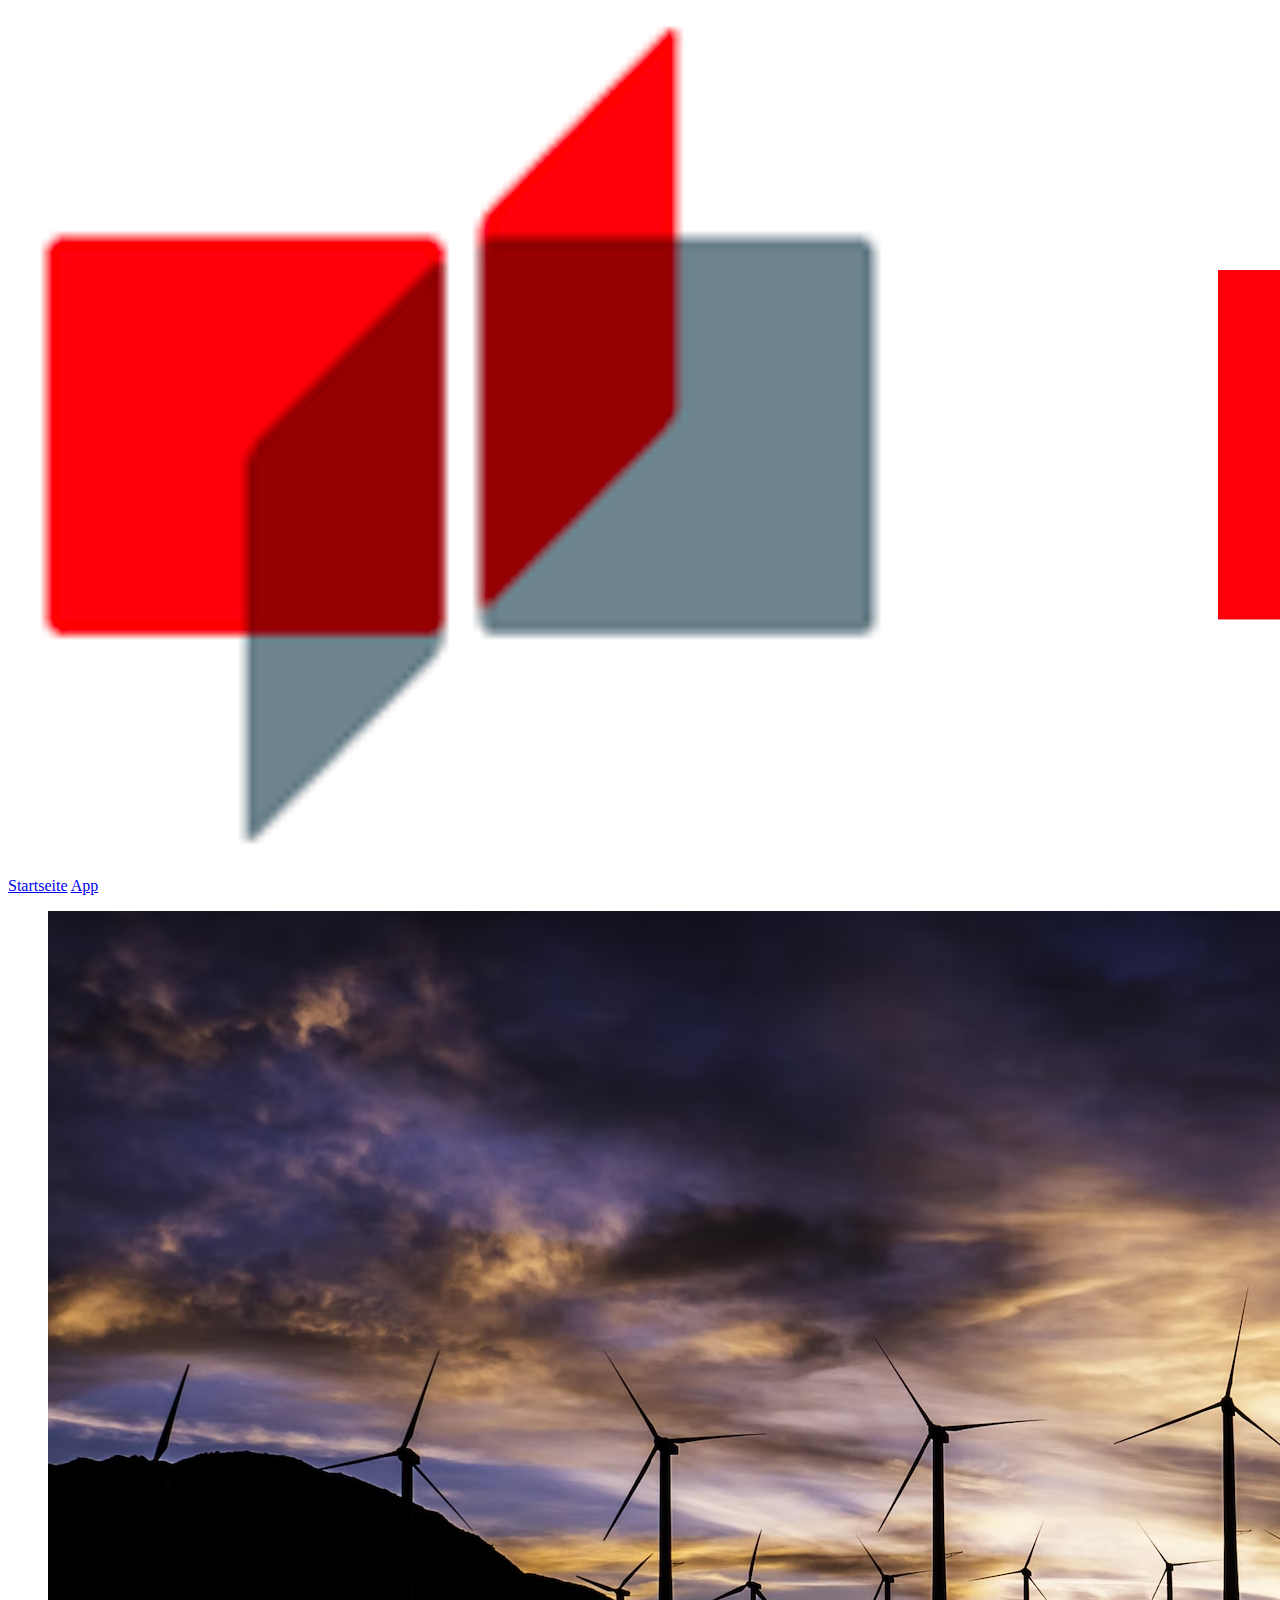
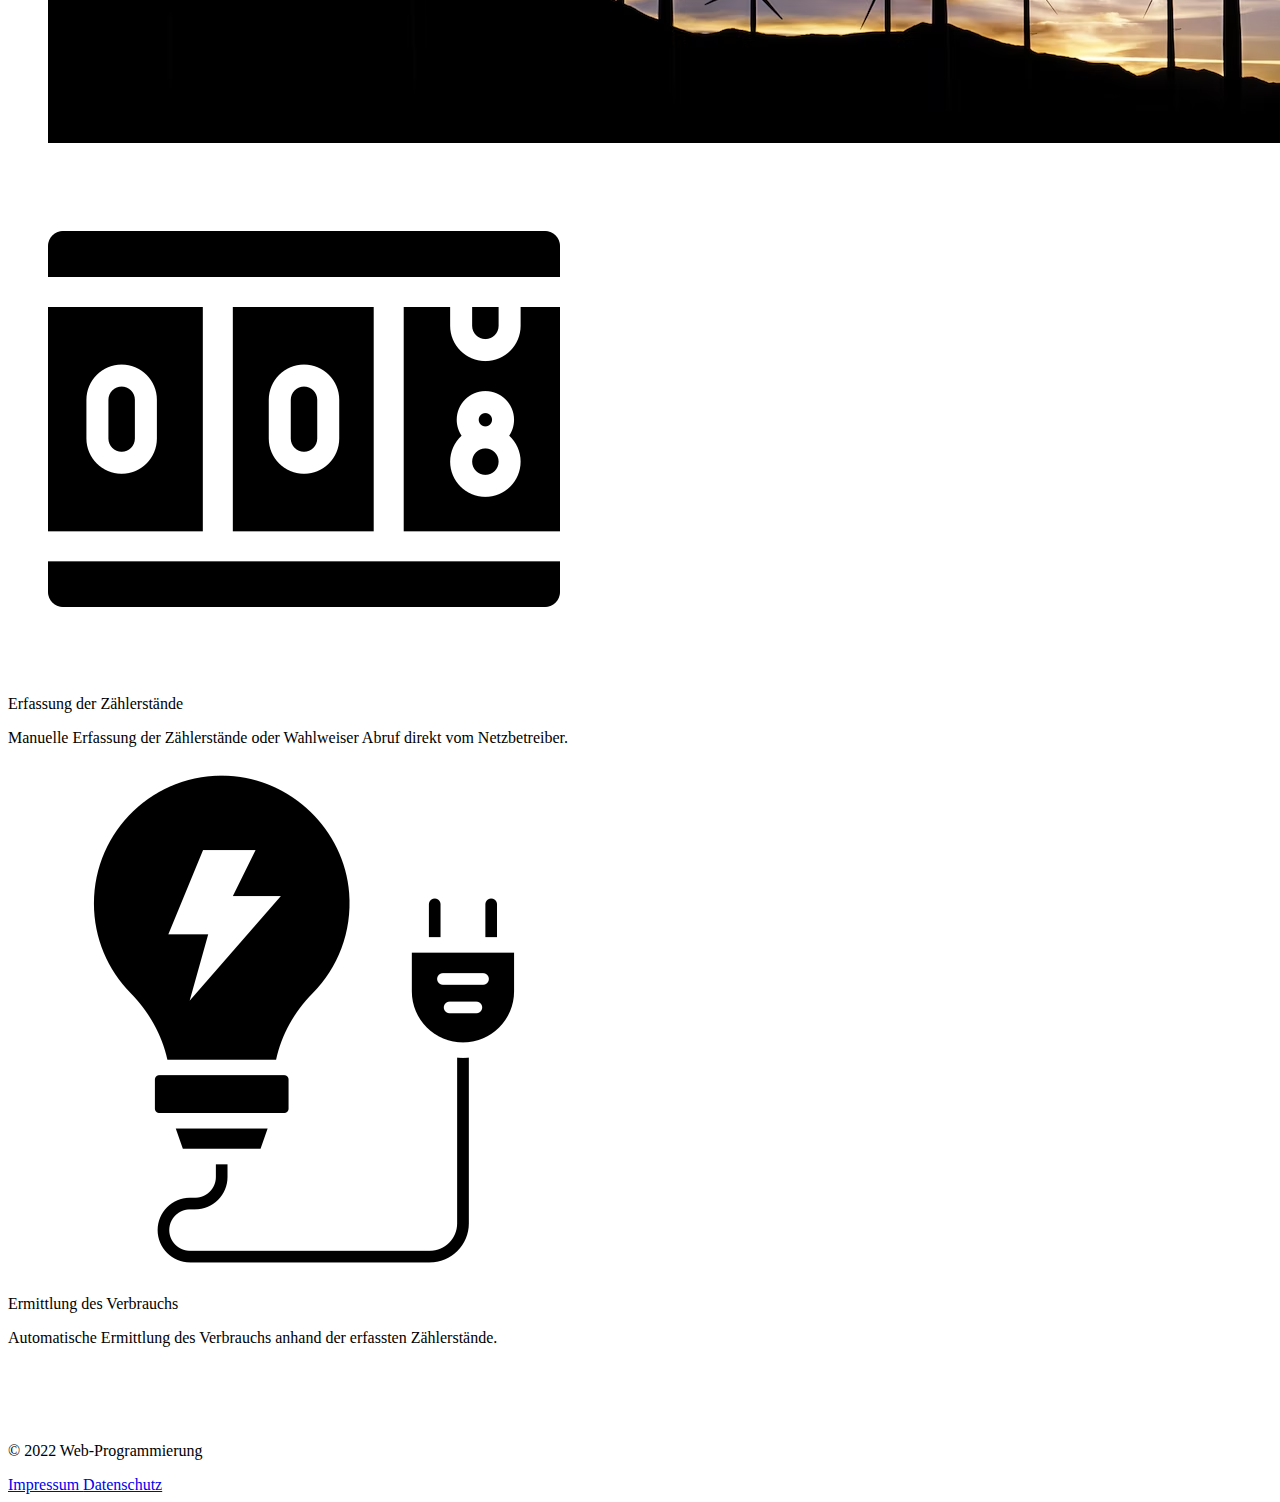
==== index.html @ dc1be1ad "Initial commit" ====
<!Doctype html>
<html lang= "de">
<head>
  <title> DHBW POWERTRACK </title>
  <link rel="stylesheet" href="css/style.css"/>
</head>

<body>
<header>
  <a href= "index.html">
    <img src="img/powertrack_logo.png">
  </a>
  <nav>
    <a href="index.html">Startseite</a>
    <a href="verwaltung.html">App</a>
  </nav>
</header>


<main>
  <figure>
    <img src="img/banner.png"/>
  </figure>
<div>

  <div class="counter">
    <figure class="counter-img">
      <img src="img/counter_dark.png"/>
    </figure>
    <p class="counter-title">
      Erfassung der Z&auml;hlerst&auml;nde 
    </p>
    <p class="counter-text">
       Manuelle Erfassung der Z&auml;hlerst&auml;nde oder Wahlweiser Abruf direkt vom Netzbetreiber. 
    </p>
  </div>

  <div class="consumption">
    <figure class="consumption-img">
      <img src="img/energy-consumption_dark.png"/>
    </figure>
    <p class="consumption-title">
      Ermittlung des Verbrauchs
    </p>
    <p class="consumption-text">
      Automatische Ermittlung des Verbrauchs anhand der erfassten Z&auml;hlerst&auml;nde.  
    </p>
</main>


<footer class="footer">

  <div class="footer-img">
    <a href="https://www.dhbw-vs.de">
      <img src="img/dhbw_logo.png"/>
    </a>
  </div>
  
  <div class="footer-copy">
    <p>
      &copy; 2022 Web-Programmierung
    </p>
  </div>

  <div class="footer-links">
    <a href= "impressum.html"> Impressum </a>
    <a href= "datenschutz.html"> Datenschutz </a>

  </div>

</footer>
</body>
</html>
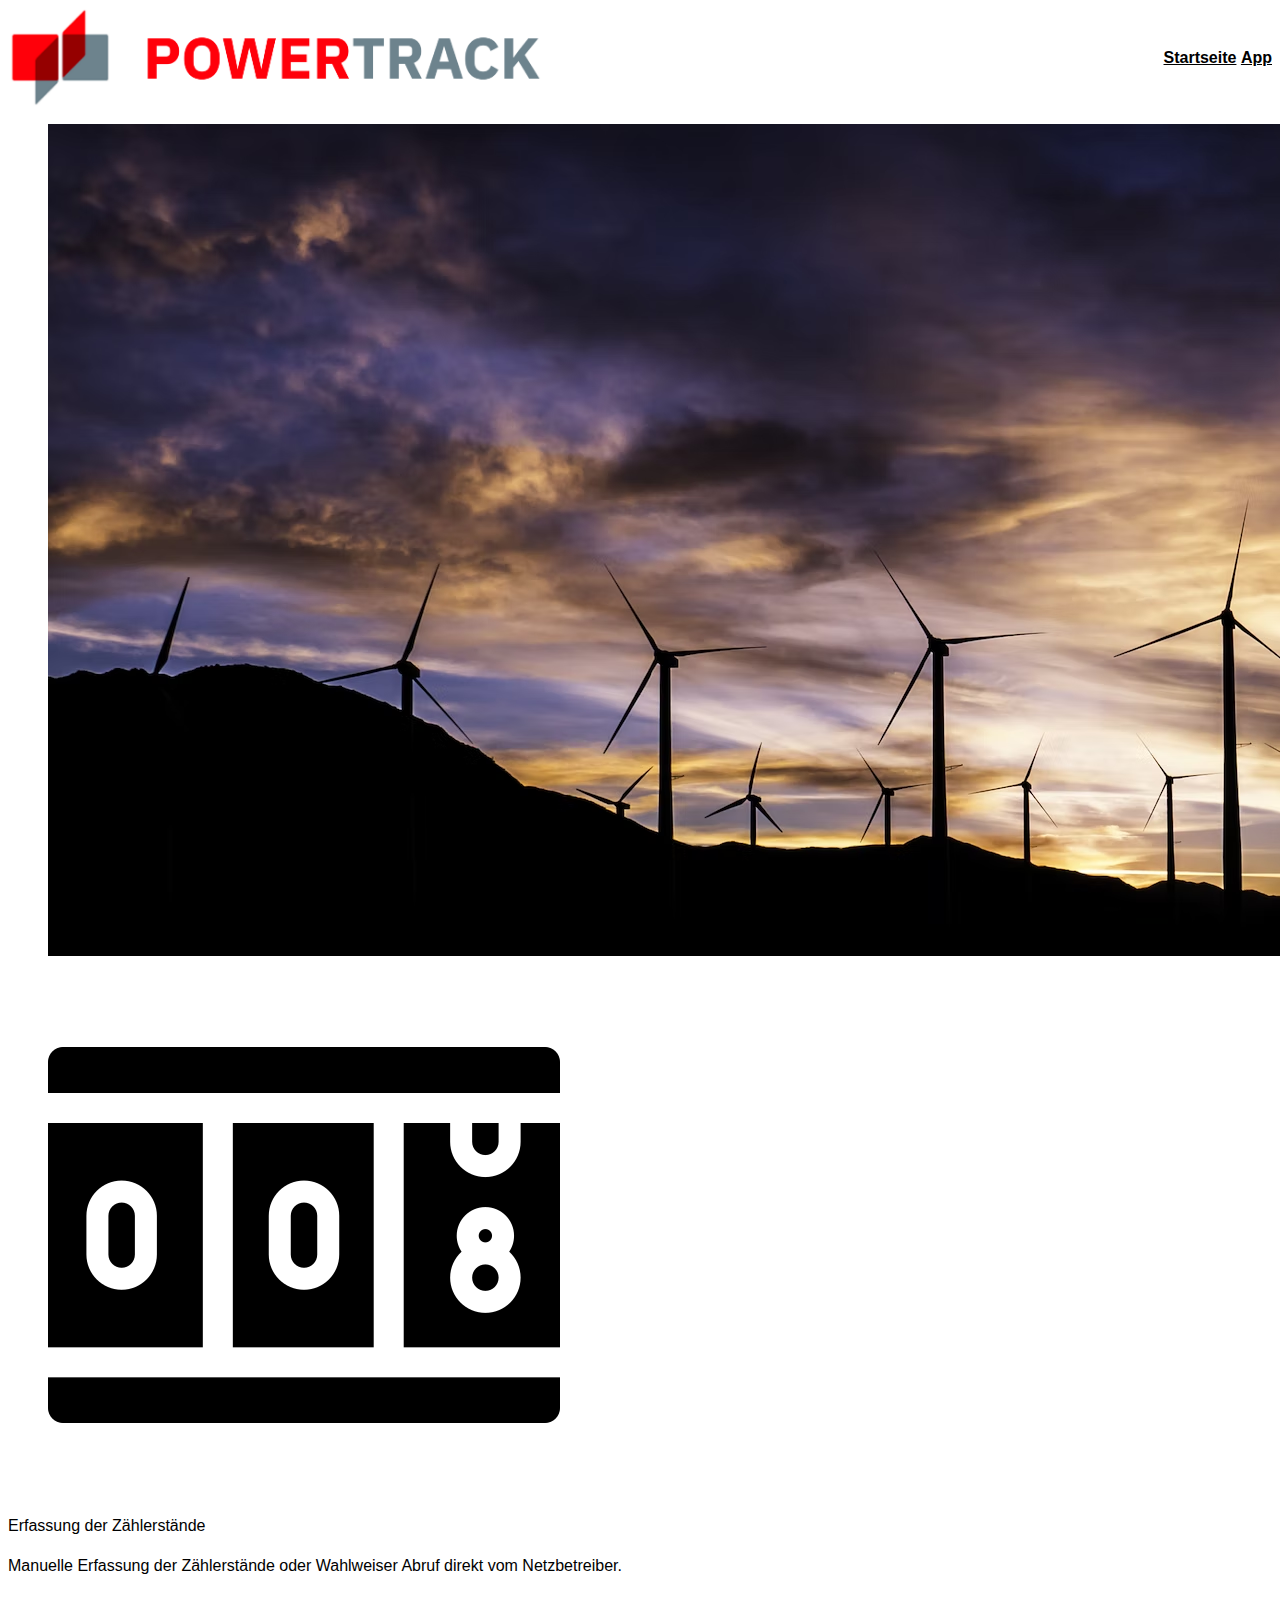
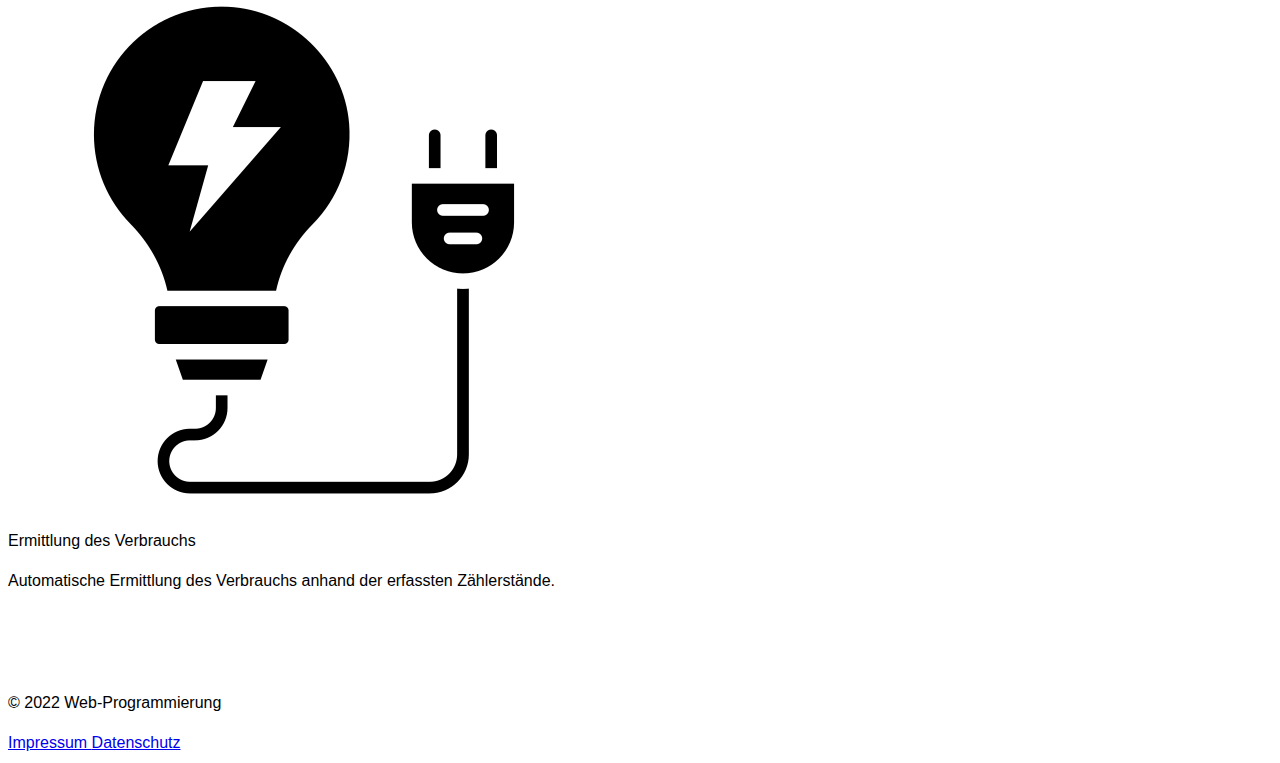
==== commit 5144c6f3: "2 files modified" ====
--- a/index.html
+++ b/index.html
@@ -2,7 +2,7 @@
 <html lang= "de">
 <head>
   <title> DHBW POWERTRACK </title>
-  <link rel="stylesheet" href="css/style.css"/>
+  <link rel="stylesheet" href="css/common.css"/>
 </head>
 
 <body>
--- a/css/common.css
+++ b/css/common.css
@@ -0,0 +1,39 @@
+*{
+  font-family: Helvetica, sans-serif;
+  font-size: 12pt;
+  line-height: 150%;
+}
+
+.fixed-width{
+  width: 1000px;
+  margin: auto;
+}
+
+body{
+  display: flex;
+  flex-direction: column;
+}
+
+header{
+  height: 100px;
+  display: flex;
+}
+
+header a, header img{
+  height: inherit;
+}
+
+header nav{
+  flex-grow: 1;
+  text-align: right;
+  margin: auto;
+}
+
+header nav a:visited, header nav a:link, header nav a:hover{
+  color: black;
+  font-weight: bold;
+}
+
+header nav a:hover{
+  text-decoration: underline;
+}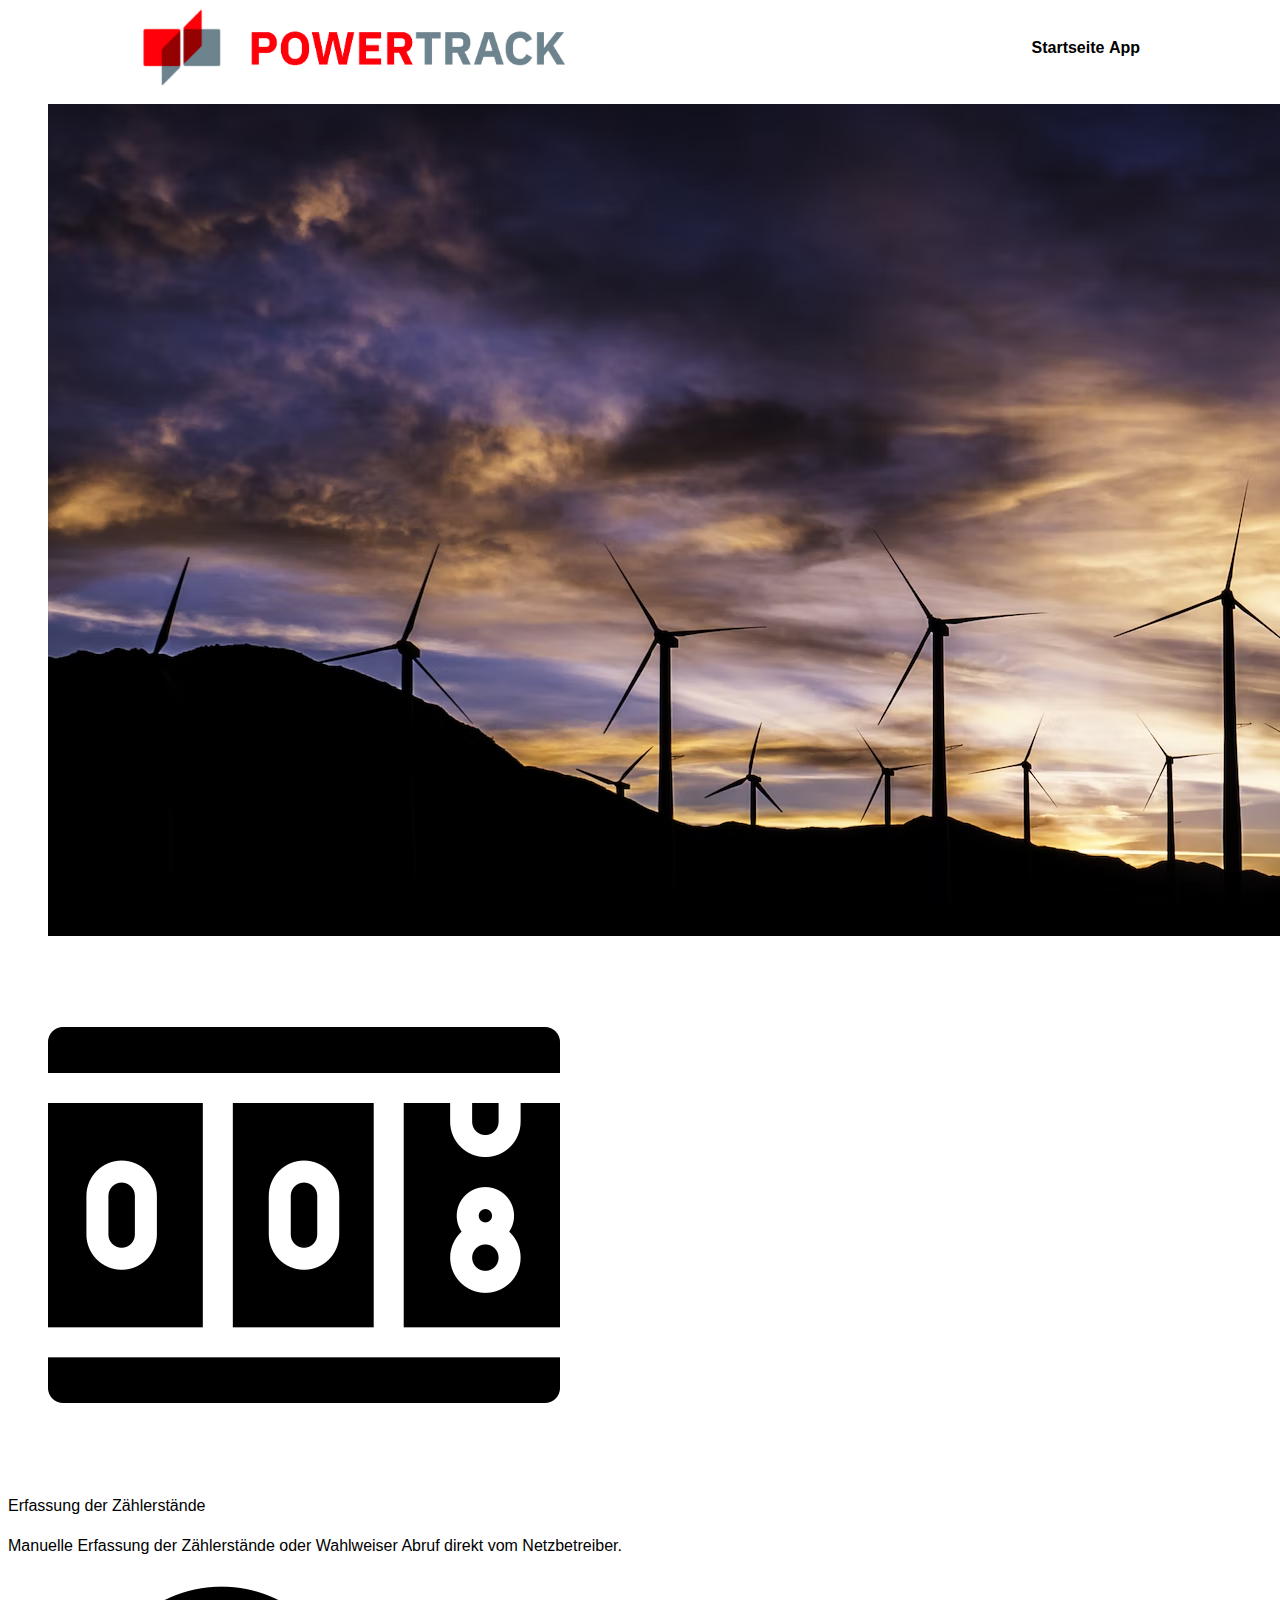
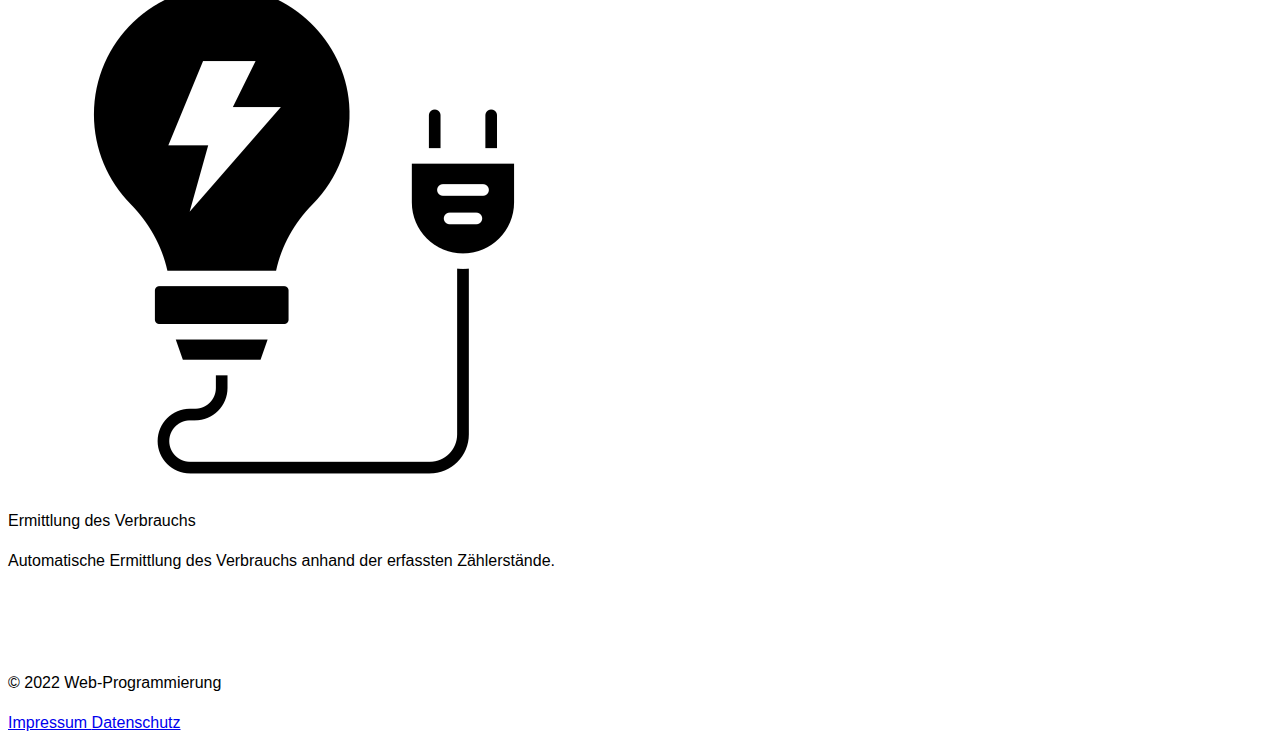
==== commit 0360ce8a: "2 files modified" ====
--- a/index.html
+++ b/index.html
@@ -6,7 +6,7 @@
 </head>
 
 <body>
-<header>
+<header class="fixed-width">
   <a href= "index.html">
     <img src="img/powertrack_logo.png">
   </a>
--- a/css/common.css
+++ b/css/common.css
@@ -15,7 +15,7 @@
 }
 
 header{
-  height: 100px;
+  height: 80px;
   display: flex;
 }
 
@@ -32,8 +32,13 @@
 header nav a:visited, header nav a:link, header nav a:hover{
   color: black;
   font-weight: bold;
+  text-decoration: none
 }
 
 header nav a:hover{
   text-decoration: underline;
-}+}
+
+
+
+footer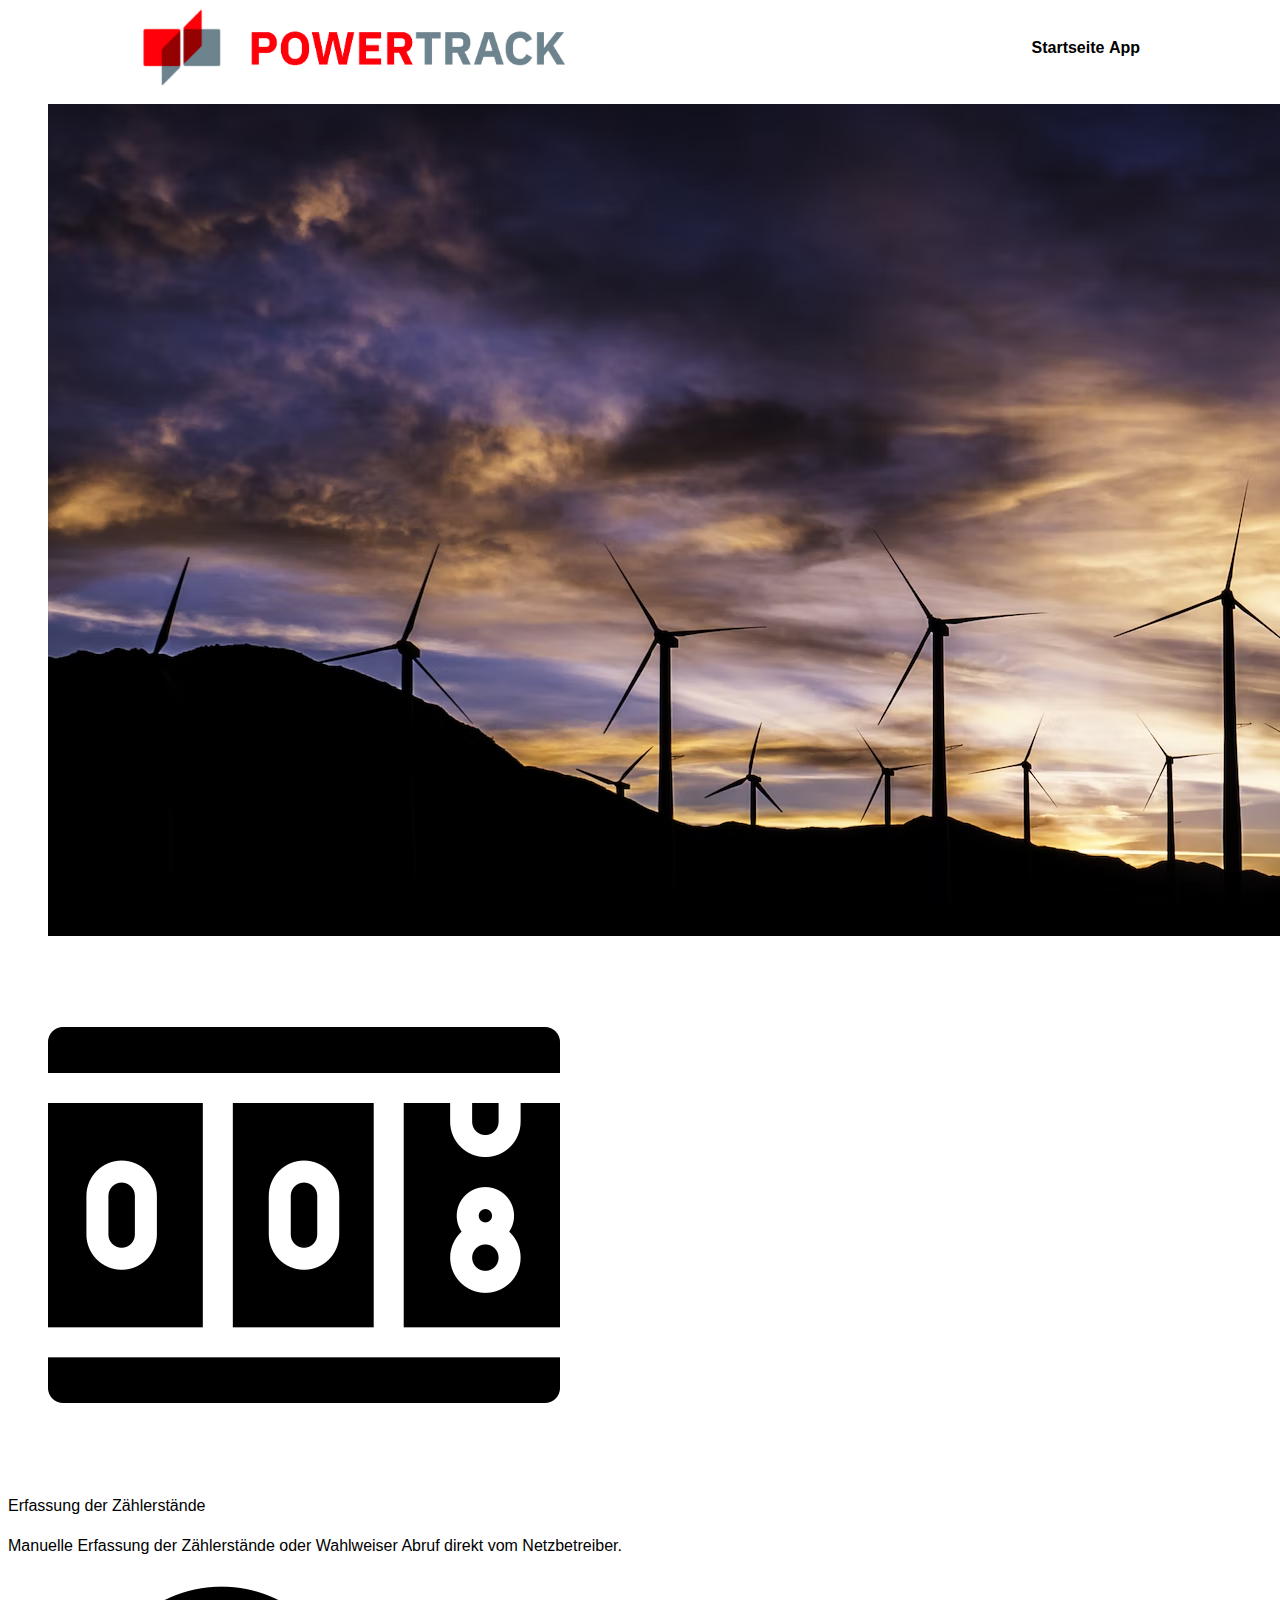
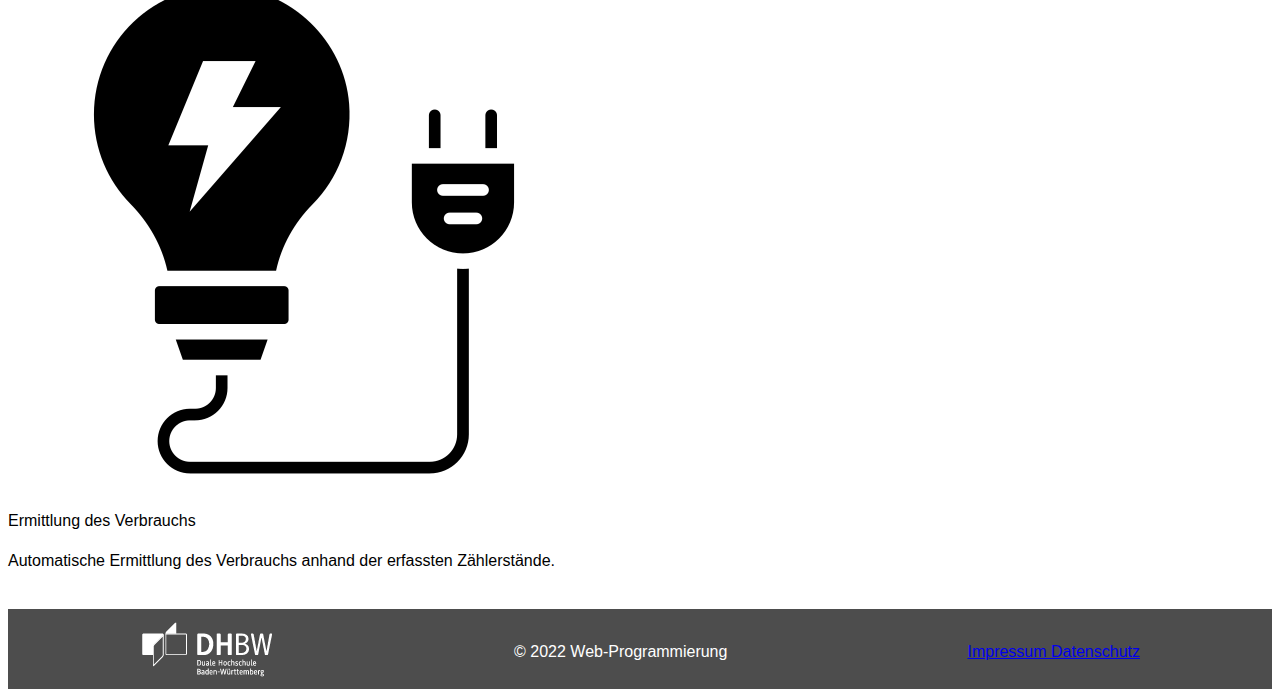
==== commit 1dd996ba: "2 files modified" ====
--- a/index.html
+++ b/index.html
@@ -48,24 +48,26 @@
 </main>
 
 
-<footer class="footer">
+<footer>
 
-  <div class="footer-img">
-    <a href="https://www.dhbw-vs.de">
-      <img src="img/dhbw_logo.png"/>
-    </a>
-  </div>
+  <div class="footer-area">
+
+    <div class="footer-img">
+      <a href="https://www.dhbw-vs.de">
+        <img src="img/dhbw_logo.png"/>
+      </a>
+    </div>
   
-  <div class="footer-copy">
-    <p>
-      &copy; 2022 Web-Programmierung
-    </p>
-  </div>
+    <div class="footer-copy">
+      <p>
+        &copy; 2022 Web-Programmierung
+      </p>
+    </div>
 
-  <div class="footer-links">
-    <a href= "impressum.html"> Impressum </a>
-    <a href= "datenschutz.html"> Datenschutz </a>
-
+    <nav>
+      <a href= "impressum.html"> Impressum </a>
+      <a href= "datenschutz.html"> Datenschutz </a>
+    </nav>
   </div>
 
 </footer>
--- a/css/common.css
+++ b/css/common.css
@@ -39,6 +39,40 @@
   text-decoration: underline;
 }
 
+main figure{
+  width: 1000px;
+}
 
 
-footer+footer{
+  background-color: #4D4D4D;
+  color: white;
+  margin-top: 20px;
+  height: 80px;
+}
+
+.footer-area{
+  display: flex;
+  width: 1000px;
+  padding: 0px 30px;
+  margin: auto;
+  margin-top: 10px;
+}
+
+.footer-img{
+  flex-grow: 1;
+  text-align: left;
+  margin: auto;
+}
+
+.footer-copy{
+  flex-grow: 1;
+  text-align: center;
+  margin: auto;
+}
+
+footer nav{
+  flex-grow: 1;
+  text-align: right;
+  margin: auto;
+}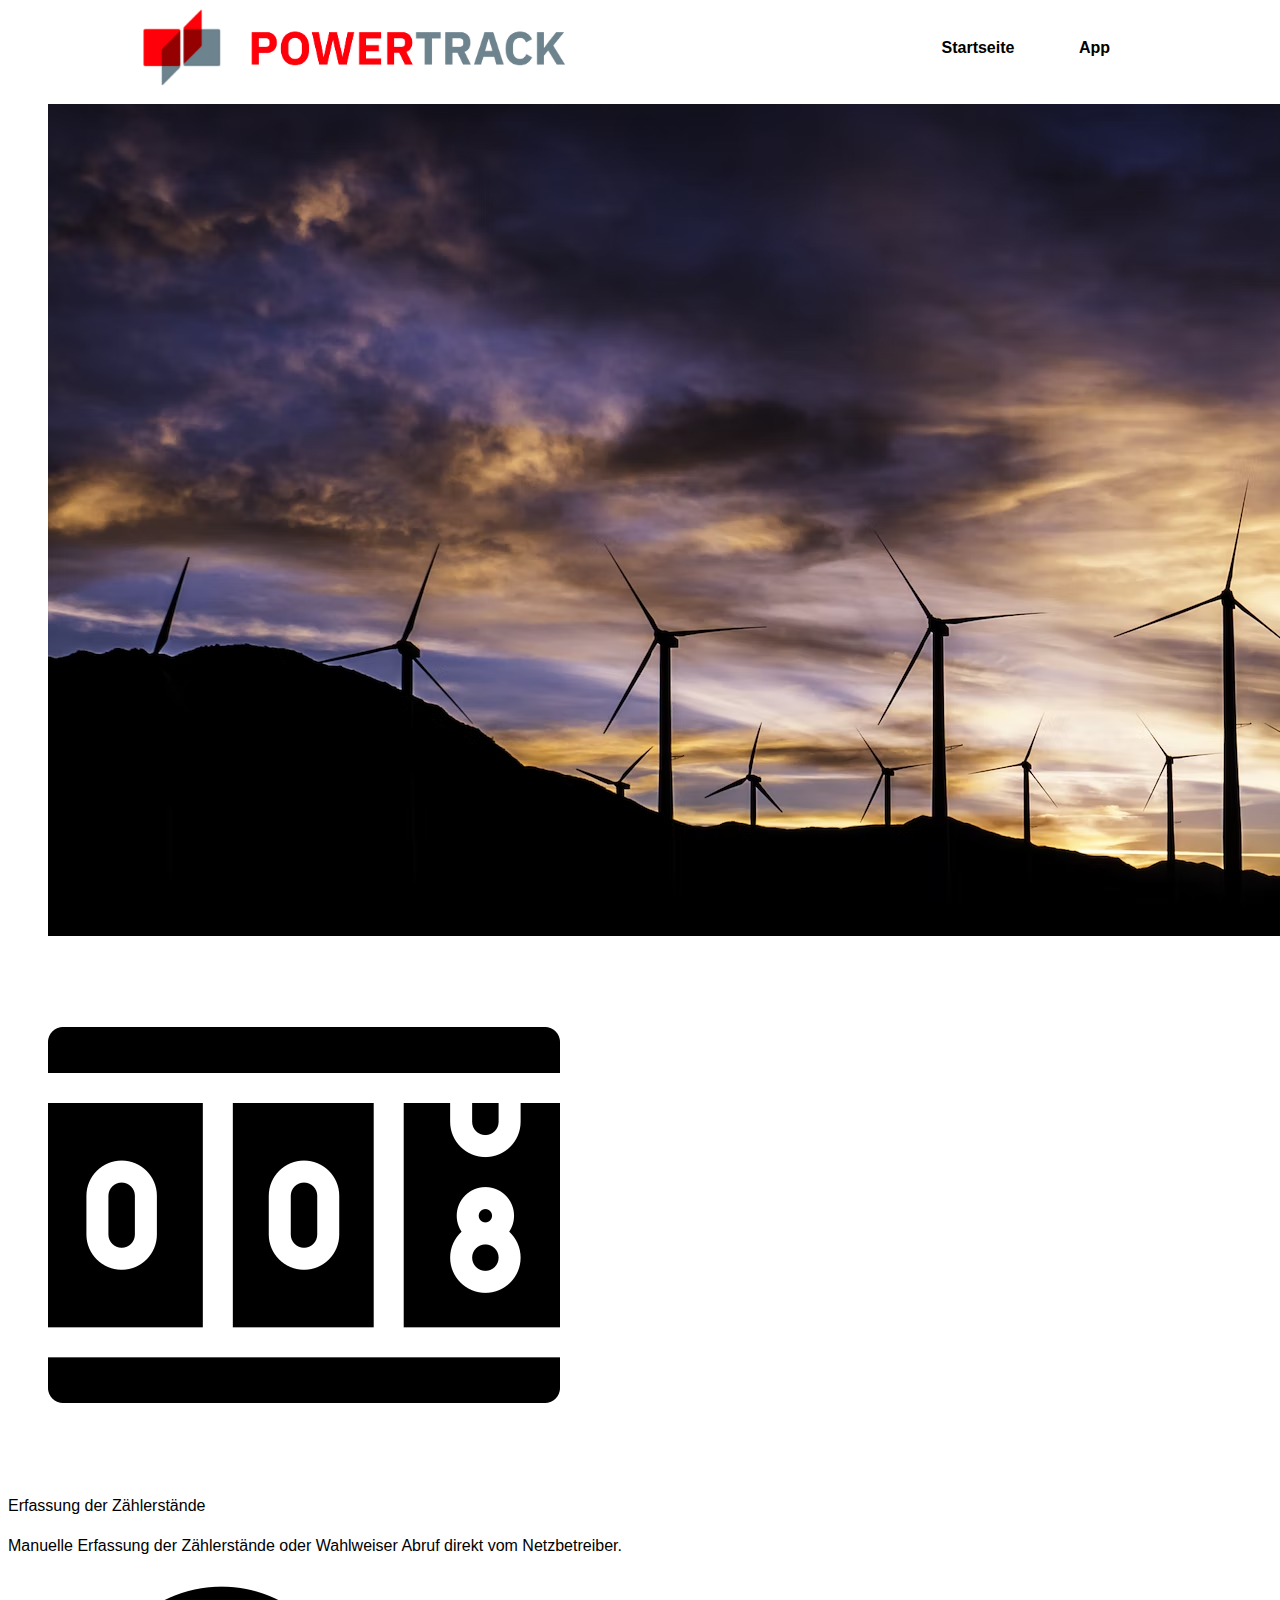
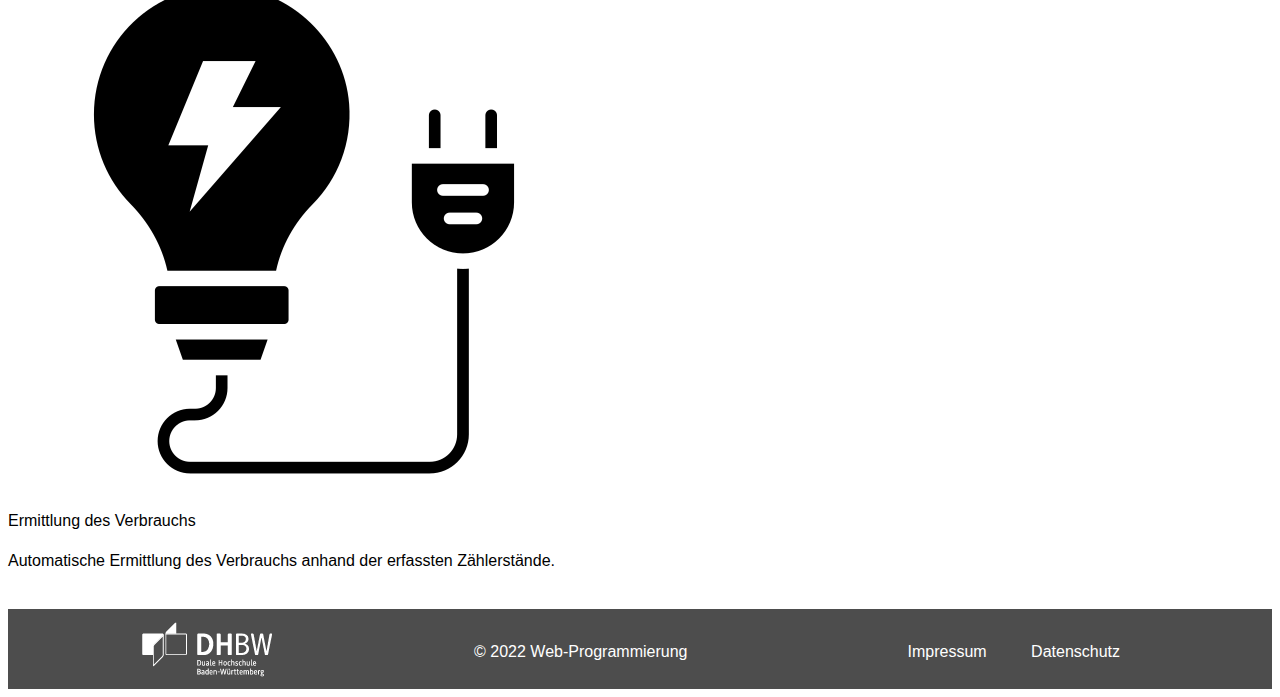
==== commit 911bed78: "3 files modified" ====
--- a/index.html
+++ b/index.html
@@ -3,6 +3,7 @@
 <head>
   <title> DHBW POWERTRACK </title>
   <link rel="stylesheet" href="css/common.css"/>
+  <link rel="stylesheet" href="css/index.css"/>
 </head>
 
 <body>
@@ -18,7 +19,7 @@
 
 
 <main>
-  <figure>
+  <figure class="index-img">
     <img src="img/banner.png"/>
   </figure>
 <div>
--- a/css/common.css
+++ b/css/common.css
@@ -32,16 +32,14 @@
 header nav a:visited, header nav a:link, header nav a:hover{
   color: black;
   font-weight: bold;
-  text-decoration: none
+  text-decoration: none;
+  padding: 0 30px
 }
 
 header nav a:hover{
   text-decoration: underline;
 }
 
-main figure{
-  width: 1000px;
-}
 
 
 footer{
@@ -75,4 +73,14 @@
   flex-grow: 1;
   text-align: right;
   margin: auto;
+}
+
+footer nav a:visited, footer nav a:link, footer nav a:hover{
+  color: white;
+  text-decoration: none;
+  padding: 0 20px;
+}
+
+footer nav a:hover{
+  text-decoration: underline;
 }--- a/css/index.css
+++ b/css/index.css
@@ -0,0 +1,3 @@
+.index-img{
+  width: 1000px
+}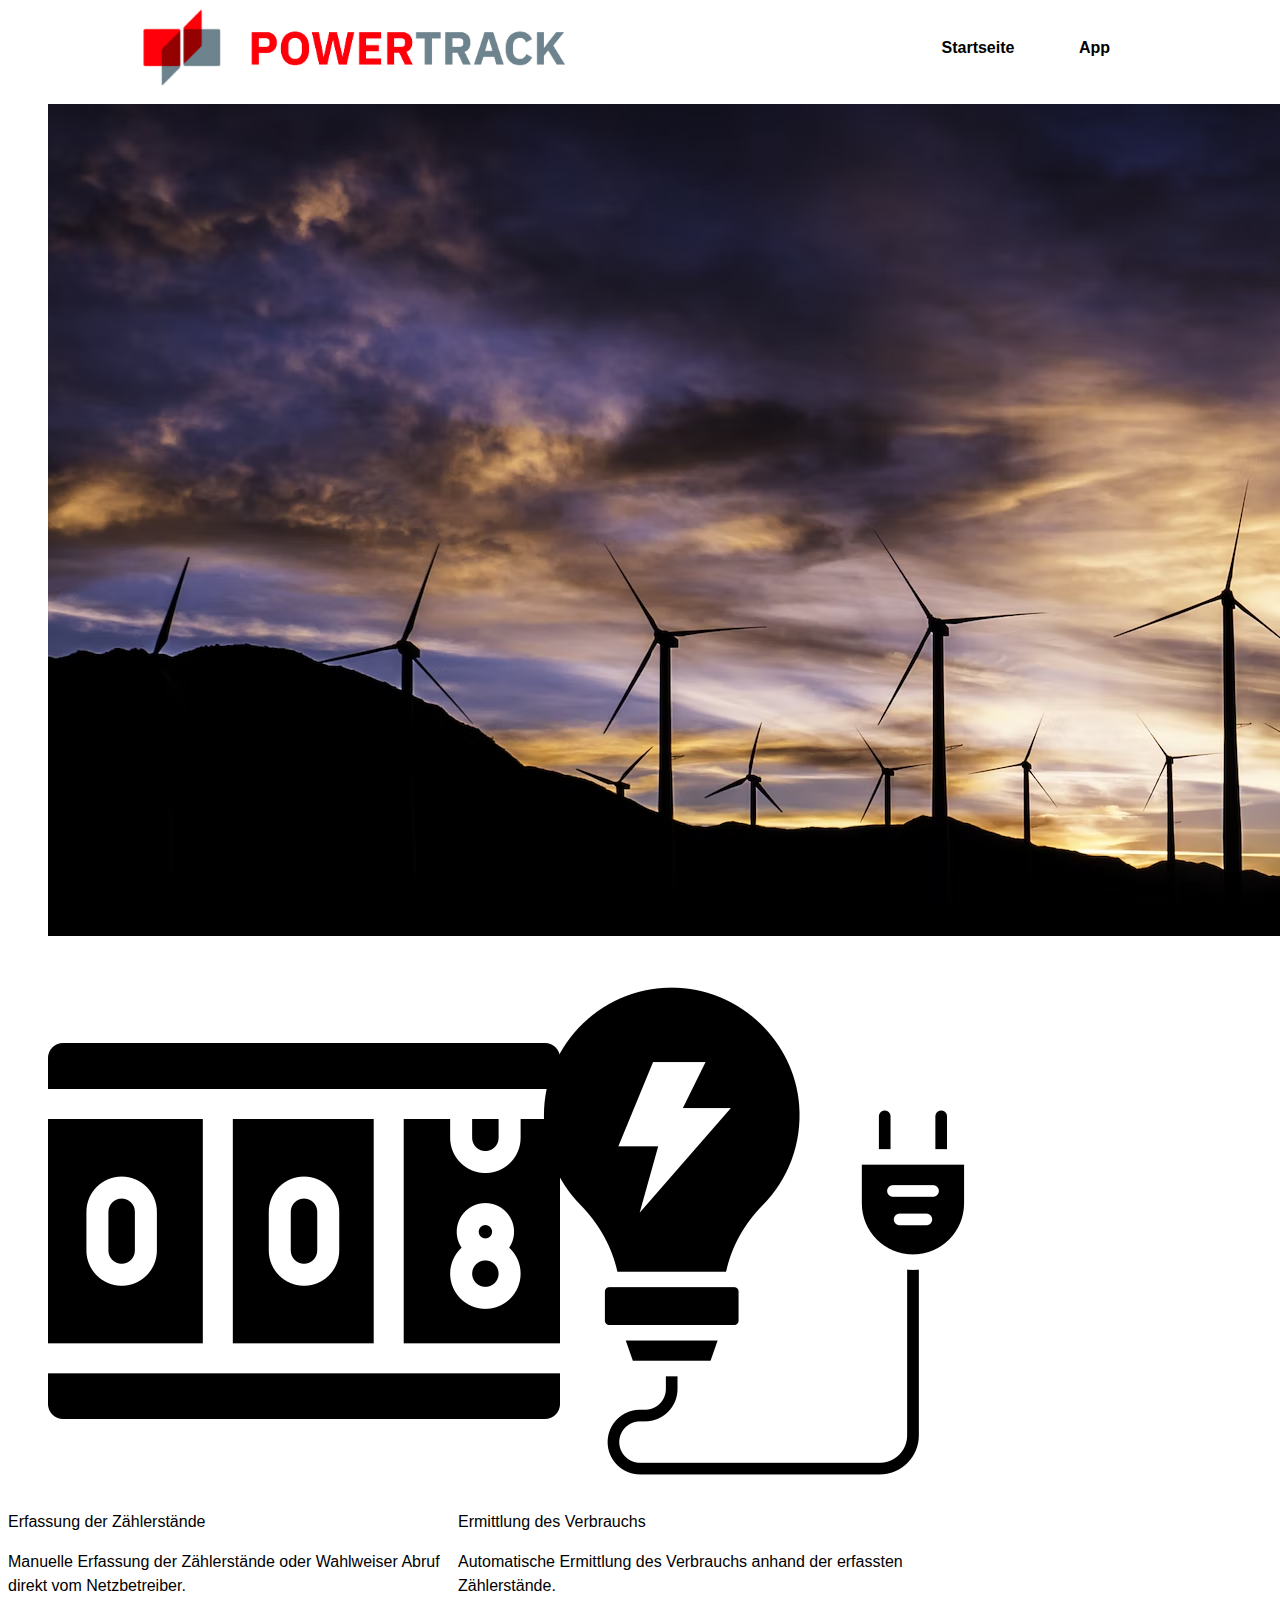
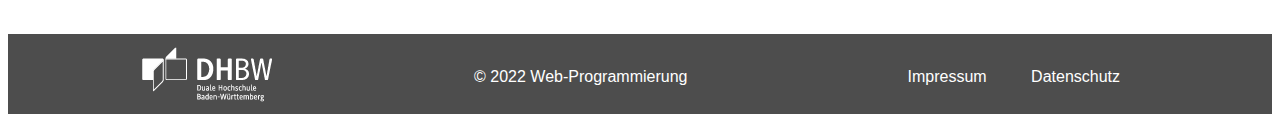
==== commit c5a9e31b: "2 files modified" ====
--- a/index.html
+++ b/index.html
@@ -22,30 +22,33 @@
   <figure class="index-img">
     <img src="img/banner.png"/>
   </figure>
-<div>
+  <div class="index-content">
 
-  <div class="counter">
-    <figure class="counter-img">
-      <img src="img/counter_dark.png"/>
-    </figure>
-    <p class="counter-title">
-      Erfassung der Z&auml;hlerst&auml;nde 
-    </p>
-    <p class="counter-text">
-       Manuelle Erfassung der Z&auml;hlerst&auml;nde oder Wahlweiser Abruf direkt vom Netzbetreiber. 
-    </p>
+    <div class="counter">
+      <figure class="counter-img">
+        <img src="img/counter_dark.png"/>
+      </figure>
+      <p class="counter-title">
+        Erfassung der Z&auml;hlerst&auml;nde 
+      </p>
+      <p class="counter-text">
+        Manuelle Erfassung der Z&auml;hlerst&auml;nde oder Wahlweiser Abruf direkt vom Netzbetreiber. 
+      </p>
+    </div>
+
+    <div class="consumption">
+      <figure class="consumption-img">
+        <img src="img/energy-consumption_dark.png"/>
+      </figure>
+      <p class="consumption-title">
+        Ermittlung des Verbrauchs
+      </p>
+      <p class="consumption-text">
+        Automatische Ermittlung des Verbrauchs anhand der erfassten Z&auml;hlerst&auml;nde.  
+      </p>
+    </div>
   </div>
 
-  <div class="consumption">
-    <figure class="consumption-img">
-      <img src="img/energy-consumption_dark.png"/>
-    </figure>
-    <p class="consumption-title">
-      Ermittlung des Verbrauchs
-    </p>
-    <p class="consumption-text">
-      Automatische Ermittlung des Verbrauchs anhand der erfassten Z&auml;hlerst&auml;nde.  
-    </p>
 </main>
 
 
--- a/css/index.css
+++ b/css/index.css
@@ -1,3 +1,9 @@
 .index-img{
   width: 1000px
+}
+
+.index-content{
+  display: grid;
+  grid-template-columns: 450px 450px;
+  margin: auto;
 }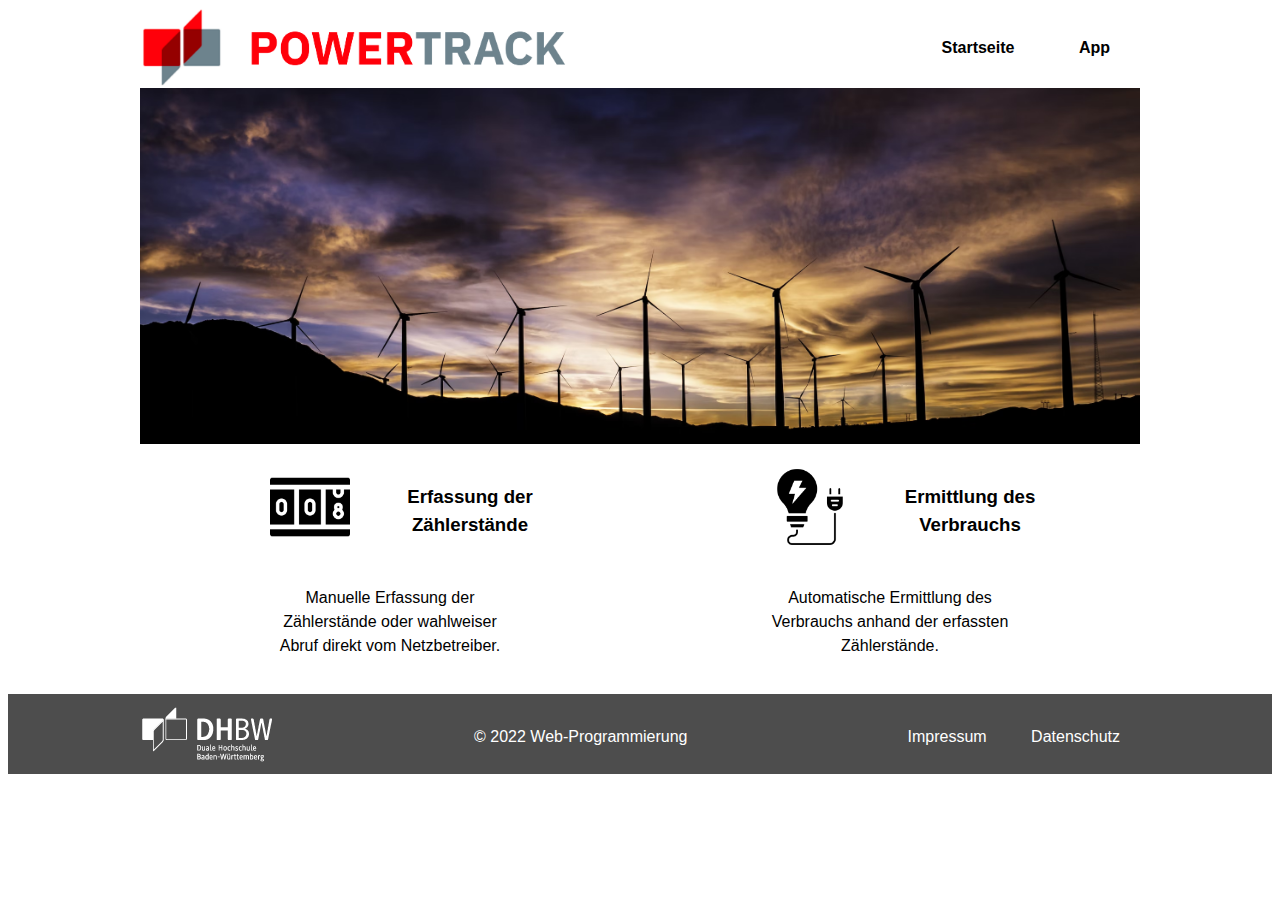
==== commit 342db759: "7 files modified, 1 added" ====
--- a/index.html
+++ b/index.html
@@ -18,33 +18,40 @@
 </header>
 
 
-<main>
+<main class="fixed-width">
+  
   <figure class="index-img">
     <img src="img/banner.png"/>
   </figure>
+
   <div class="index-content">
-
-    <div class="counter">
-      <figure class="counter-img">
+    <div class=" index-content-head">
+      <figure>
         <img src="img/counter_dark.png"/>
       </figure>
-      <p class="counter-title">
-        Erfassung der Z&auml;hlerst&auml;nde 
-      </p>
-      <p class="counter-text">
-        Manuelle Erfassung der Z&auml;hlerst&auml;nde oder Wahlweiser Abruf direkt vom Netzbetreiber. 
+      <p>
+        Erfassung der <br>Z&auml;hlerst&auml;nde 
       </p>
     </div>
 
-    <div class="consumption">
-      <figure class="consumption-img">
+    <div class="index-content-head">
+      <figure>
         <img src="img/energy-consumption_dark.png"/>
       </figure>
-      <p class="consumption-title">
-        Ermittlung des Verbrauchs
+      <p>
+        Ermittlung des <br>Verbrauchs
       </p>
-      <p class="consumption-text">
-        Automatische Ermittlung des Verbrauchs anhand der erfassten Z&auml;hlerst&auml;nde.  
+    </div>
+
+    <div class="index-content-body">
+      <p>
+        Manuelle Erfassung der<br> Z&auml;hlerst&auml;nde oder wahlweiser<br> Abruf direkt vom Netzbetreiber. 
+      </p>
+    </div>
+
+    <div class="index-content-body">
+      <p>
+        Automatische Ermittlung des <br>Verbrauchs anhand der erfassten <br>Z&auml;hlerst&auml;nde.  
       </p>
     </div>
   </div>
--- a/css/common.css
+++ b/css/common.css
@@ -39,7 +39,6 @@
 header nav a:hover{
   text-decoration: underline;
 }
-
 
 
 footer{
--- a/css/index.css
+++ b/css/index.css
@@ -1,9 +1,38 @@
 .index-img{
-  width: 1000px
+  margin: 0;
+}
+.index-img img{
+  width: 1000px;
 }
 
 .index-content{
   display: grid;
-  grid-template-columns: 450px 450px;
+  grid-template-columns: 1fr 1fr;
+  text-align: center;
+  
+}
+
+.index-content-head{
+  display: grid;
+  grid-template-columns: 1fr 1fr;
+  text-align: center;
+  margin: auto;
+}
+
+.index-content-body{
+  display:grid;
+  grid-template-columns: 1fr;
+  text-align: center;
+  margin: auto;
+}
+
+.index-content-head img{
+  height: 80px;
+}
+
+.index-content-head p{
+  font-size: 14pt;
+  font-weight: bold;
+  text-align: center;
   margin: auto;
 }